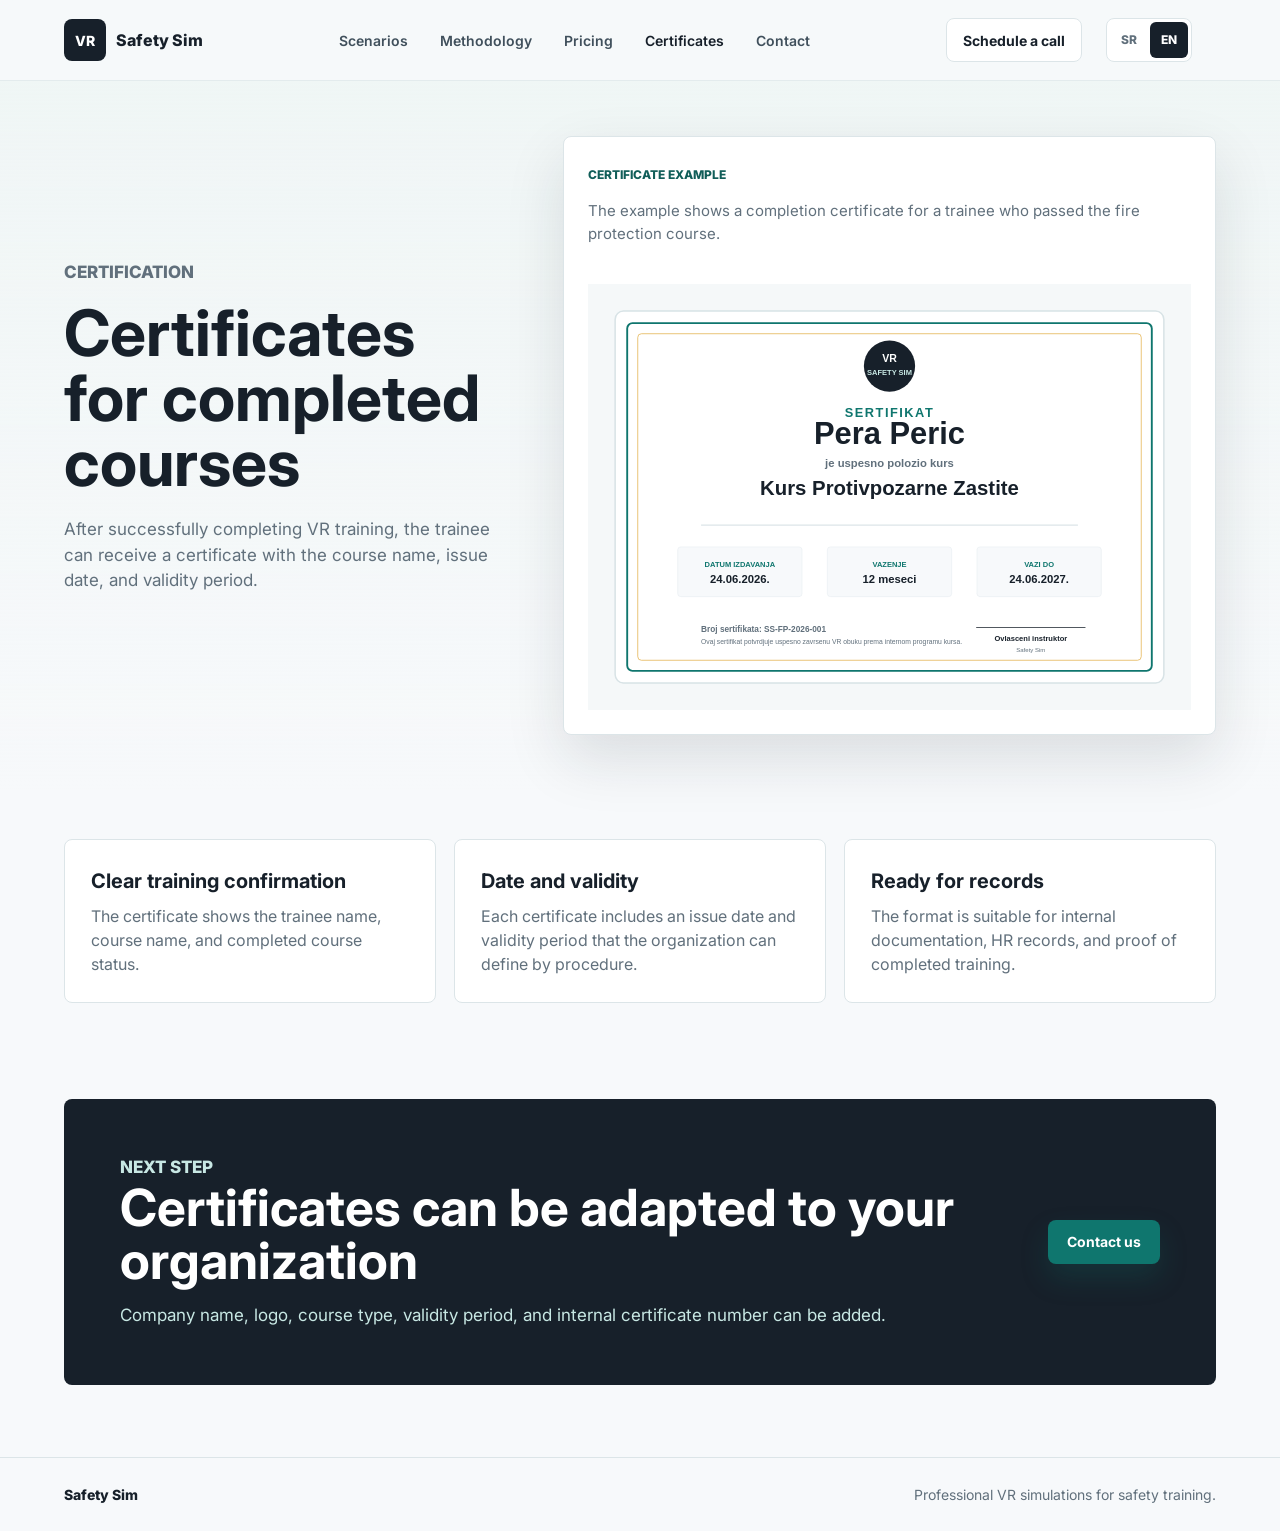
==== certificates.html @ 23474fc8 "Add course certificates page" ====
<!doctype html>
<html lang="sr">
  <head>
    <meta charset="UTF-8" />
    <meta name="viewport" content="width=device-width, initial-scale=1.0" />
    <title>Sertifikati o polozenim VR kursevima</title>
    <meta
      name="description"
      content="Sertifikati za polaznike koji uspesno zavrse VR obuku, sa nazivom kursa, datumom izdavanja i rokom vazenja."
    />
    <link rel="preconnect" href="https://fonts.googleapis.com" />
    <link rel="preconnect" href="https://fonts.gstatic.com" crossorigin />
    <link
      href="https://fonts.googleapis.com/css2?family=Inter:wght@400;500;600;700;800&display=swap"
      rel="stylesheet"
    />
    <link rel="stylesheet" href="styles.css" />
  </head>
  <body data-page="certificates">
    <header class="site-header" data-header>
      <a class="brand" href="index.html#top" aria-label="Pocetak" data-i18n-aria-label="brand.home">
        <span class="brand-mark">VR</span>
        <span class="brand-text">Safety Sim</span>
      </a>

      <nav class="main-nav" aria-label="Glavna navigacija" data-i18n-aria-label="nav.label">
        <a href="index.html#scenariji" data-i18n="nav.scenarios">Scenariji</a>
        <a href="index.html#metodologija" data-i18n="nav.method">Metodologija</a>
        <a href="pricing.html" data-i18n="nav.pricing">Cene</a>
        <a href="certificates.html" aria-current="page" data-i18n="nav.certificates">Sertifikati</a>
        <a href="index.html#kontakt" data-i18n="nav.contact">Kontakt</a>
      </nav>

      <a class="header-action" href="index.html#kontakt" data-i18n="nav.cta">Zakazite razgovor</a>

      <div class="language-switch" aria-label="Izbor jezika" data-i18n-aria-label="language.label">
        <button type="button" data-language-option="sr" aria-pressed="true">SR</button>
        <button type="button" data-language-option="en" aria-pressed="false">EN</button>
      </div>

      <button class="nav-toggle" type="button" aria-label="Otvori navigaciju" data-i18n-aria-label="nav.open" data-nav-toggle>
        <span></span>
        <span></span>
      </button>
    </header>

    <main id="top">
      <section class="certificate-hero" aria-labelledby="certificates-title">
        <div class="certificate-layout">
          <div class="section-heading compact">
            <p class="eyebrow" data-i18n="certificates.eyebrow">Sertifikacija</p>
            <h1 id="certificates-title" data-i18n="certificates.title">Sertifikati o polozenom kursu</h1>
            <p data-i18n="certificates.copy">
              Nakon uspesno zavrsene VR obuke, polaznik moze dobiti sertifikat sa nazivom kursa, datumom izdavanja i duzinom vazenja.
            </p>
          </div>

          <article class="certificate-preview-card">
            <div class="certificate-preview-copy">
              <span class="scenario-kicker" data-i18n="certificates.cardTitle">Primer sertifikata</span>
              <p data-i18n="certificates.cardCopy">
                Primer prikazuje kako izgleda potvrda za polaznika koji je polozio kurs protivpozarne zastite.
              </p>
            </div>
            <img
              class="certificate-image"
              src="assets/certificate-pera-peric.svg"
              alt="Primer sertifikata za Peru Perica"
            />
          </article>
        </div>
      </section>

      <section class="section certificate-features" aria-label="Prednosti sertifikata">
        <div class="benefit-grid">
          <article>
            <h3 data-i18n="certificates.feature1Title">Jasna potvrda obuke</h3>
            <p data-i18n="certificates.feature1Copy">Sertifikat prikazuje ime polaznika, naziv kursa i status polozenog kursa.</p>
          </article>
          <article>
            <h3 data-i18n="certificates.feature2Title">Datum i vazenje</h3>
            <p data-i18n="certificates.feature2Copy">Svaki sertifikat sadrzi datum izdavanja i period vazenja koji organizacija moze definisati po proceduri.</p>
          </article>
          <article>
            <h3 data-i18n="certificates.feature3Title">Spremno za evidenciju</h3>
            <p data-i18n="certificates.feature3Copy">Format je pogodan za internu dokumentaciju, HR evidenciju i dokaz o zavrsenoj obuci.</p>
          </article>
        </div>
      </section>

      <section class="contact-section certificate-cta" aria-labelledby="certificate-cta-title">
        <div>
          <p class="eyebrow" data-i18n="contact.eyebrow">Sledeci korak</p>
          <h2 id="certificate-cta-title" data-i18n="certificates.ctaTitle">Sertifikate mozemo prilagoditi vasoj organizaciji</h2>
          <p data-i18n="certificates.ctaCopy">
            Dodaju se naziv firme, logo, tip kursa, rok vazenja i interni broj sertifikata.
          </p>
        </div>
        <a class="button primary" href="index.html#kontakt" data-i18n="pricing.ctaButton">Kontaktirajte nas</a>
      </section>
    </main>

    <footer class="site-footer">
      <span>Safety Sim</span>
      <span data-i18n="footer.copy">Profesionalne VR simulacije za bezbednosne obuke.</span>
    </footer>

    <script src="script.js"></script>
  </body>
</html>
---- styles.css ----
:root {
  --page: #f7f9fb;
  --surface: #ffffff;
  --surface-soft: #eef5f4;
  --ink: #17202a;
  --muted: #61707c;
  --line: #dce5e8;
  --teal: #0f766e;
  --teal-dark: #115e59;
  --red: #c24132;
  --amber: #b7791f;
  --shadow: 0 24px 60px rgba(23, 32, 42, 0.12);
  --radius: 8px;
}

* {
  box-sizing: border-box;
}

html {
  scroll-behavior: smooth;
}

body {
  margin: 0;
  background: var(--page);
  color: var(--ink);
  font-family: "Inter", Arial, sans-serif;
  line-height: 1.5;
}

img {
  display: block;
  max-width: 100%;
}

a {
  color: inherit;
  text-decoration: none;
}

.site-header {
  position: fixed;
  inset: 0 0 auto;
  z-index: 20;
  display: grid;
  grid-template-columns: auto 1fr auto auto auto;
  align-items: center;
  gap: 24px;
  padding: 18px clamp(20px, 5vw, 64px);
  background: rgba(247, 249, 251, 0.84);
  border-bottom: 1px solid rgba(220, 229, 232, 0.72);
  backdrop-filter: blur(18px);
  transition: box-shadow 180ms ease, background 180ms ease;
}

.site-header.is-scrolled {
  background: rgba(255, 255, 255, 0.94);
  box-shadow: 0 12px 32px rgba(23, 32, 42, 0.08);
}

.brand {
  display: inline-flex;
  align-items: center;
  gap: 10px;
  font-weight: 800;
  letter-spacing: 0;
}

.brand-mark {
  display: grid;
  width: 42px;
  height: 42px;
  place-items: center;
  border-radius: var(--radius);
  background: var(--ink);
  color: #fff;
  font-size: 14px;
}

.brand-text {
  font-size: 16px;
}

.main-nav {
  justify-self: center;
  display: flex;
  align-items: center;
  gap: 8px;
}

.main-nav a {
  padding: 10px 12px;
  color: #40505c;
  font-size: 14px;
  font-weight: 600;
}

.main-nav a:hover {
  color: var(--teal-dark);
}

.main-nav a[aria-current="page"] {
  color: var(--ink);
}

.header-action,
.button {
  display: inline-flex;
  min-height: 44px;
  align-items: center;
  justify-content: center;
  border-radius: var(--radius);
  font-size: 14px;
  font-weight: 700;
}

.header-action {
  padding: 0 16px;
  border: 1px solid var(--line);
  background: var(--surface);
  color: var(--ink);
}

.language-switch {
  display: inline-grid;
  grid-template-columns: repeat(2, 1fr);
  gap: 2px;
  padding: 3px;
  border: 1px solid var(--line);
  border-radius: var(--radius);
  background: var(--surface);
}

.language-switch button {
  min-width: 38px;
  height: 36px;
  border: 0;
  border-radius: 6px;
  background: transparent;
  color: var(--muted);
  cursor: pointer;
  font: inherit;
  font-size: 12px;
  font-weight: 800;
}

.language-switch button[aria-pressed="true"] {
  background: var(--ink);
  color: #fff;
}

.button {
  padding: 0 18px;
  border: 1px solid transparent;
}

.button.primary {
  background: var(--teal);
  color: #fff;
  box-shadow: 0 14px 28px rgba(15, 118, 110, 0.22);
}

.button.primary:hover {
  background: var(--teal-dark);
}

.button.secondary {
  background: rgba(255, 255, 255, 0.9);
  border-color: rgba(23, 32, 42, 0.14);
  color: var(--ink);
}

.nav-toggle {
  display: none;
  width: 44px;
  height: 44px;
  place-items: center;
  border: 1px solid var(--line);
  border-radius: var(--radius);
  background: var(--surface);
}

.nav-toggle span {
  display: block;
  width: 18px;
  height: 2px;
  background: var(--ink);
}

.hero {
  position: relative;
  min-height: 86vh;
  display: grid;
  align-items: center;
  overflow: hidden;
  padding: 120px clamp(20px, 5vw, 64px) 88px;
  background: #f6faf9;
}

.hero-media,
.hero-overlay {
  position: absolute;
  inset: 0;
}

.hero-media {
  background-image: url("assets/hero-vr-training.png");
  background-size: cover;
  background-position: center right;
  transform: scale(1.01);
}

.hero-overlay {
  background:
    linear-gradient(90deg, rgba(247, 249, 251, 0.98) 0%, rgba(247, 249, 251, 0.88) 34%, rgba(247, 249, 251, 0.26) 69%, rgba(247, 249, 251, 0.08) 100%),
    linear-gradient(0deg, rgba(247, 249, 251, 0.9) 0%, rgba(247, 249, 251, 0) 28%);
}

.hero-content {
  position: relative;
  z-index: 1;
  width: min(720px, 100%);
}

.eyebrow {
  margin: 0 0 14px;
  color: var(--teal-dark);
  font-size: 12px;
  font-weight: 800;
  letter-spacing: 0;
  text-transform: uppercase;
}

h1,
h2,
h3,
p {
  margin-top: 0;
}

h1 {
  max-width: 680px;
  margin-bottom: 22px;
  font-size: clamp(44px, 7vw, 84px);
  line-height: 0.98;
  letter-spacing: 0;
}

.hero-copy {
  max-width: 560px;
  margin-bottom: 32px;
  color: #364653;
  font-size: clamp(18px, 2vw, 22px);
}

.hero-actions {
  display: flex;
  flex-wrap: wrap;
  gap: 12px;
}

.intro-band {
  margin-top: -40px;
  position: relative;
  z-index: 2;
  padding: 0 clamp(20px, 5vw, 64px);
}

.intro-grid {
  display: grid;
  grid-template-columns: repeat(3, minmax(0, 1fr));
  gap: 1px;
  overflow: hidden;
  border: 1px solid var(--line);
  border-radius: var(--radius);
  background: var(--line);
  box-shadow: var(--shadow);
}

.intro-grid > div {
  min-height: 132px;
  padding: 28px;
  background: var(--surface);
}

.metric {
  display: block;
  margin-bottom: 8px;
  font-size: 34px;
  font-weight: 800;
  line-height: 1;
}

.metric-label {
  color: var(--muted);
  font-size: 14px;
  font-weight: 600;
}

.section {
  padding: 96px clamp(20px, 5vw, 64px);
}

.section-heading {
  width: min(760px, 100%);
  margin-bottom: 36px;
}

.section-heading.compact {
  margin-bottom: 0;
}

.section-heading h2,
.contact-section h2 {
  margin-bottom: 16px;
  font-size: clamp(32px, 4vw, 54px);
  line-height: 1.04;
  letter-spacing: 0;
}

.section-heading p,
.contact-section p {
  color: var(--muted);
  font-size: 17px;
}

.scenario-grid {
  display: grid;
  grid-template-columns: repeat(2, minmax(0, 1fr));
  gap: 22px;
}

.scenario-card {
  overflow: hidden;
  border: 1px solid var(--line);
  border-radius: var(--radius);
  background: var(--surface);
  box-shadow: 0 18px 50px rgba(23, 32, 42, 0.08);
}

.scenario-image {
  aspect-ratio: 16 / 9;
  width: 100%;
  object-fit: cover;
}

.scenario-body {
  padding: 26px;
}

.scenario-kicker {
  display: inline-flex;
  margin-bottom: 16px;
  color: var(--teal-dark);
  font-size: 12px;
  font-weight: 800;
  text-transform: uppercase;
}

.scenario-card h3 {
  margin-bottom: 12px;
  font-size: 26px;
  line-height: 1.16;
}

.scenario-card p {
  color: var(--muted);
}

.scenario-list {
  display: grid;
  gap: 10px;
  margin: 22px 0 0;
  padding: 0;
  list-style: none;
}

.scenario-list li {
  position: relative;
  padding-left: 24px;
  color: #31414f;
  font-size: 14px;
  font-weight: 600;
}

.scenario-list li::before {
  position: absolute;
  left: 0;
  top: 7px;
  width: 9px;
  height: 9px;
  border-radius: 50%;
  background: var(--teal);
  content: "";
}

.scenario-card.is-warning .scenario-list li::before {
  background: var(--red);
}

.scenario-card.is-lab .scenario-list li::before {
  background: var(--amber);
}

.scenario-card.is-chemical .scenario-list li::before {
  background: #2563eb;
}

.scenario-card.is-construction .scenario-list li::before {
  background: #16a34a;
}

.scenario-card.is-electronic .scenario-list li::before {
  background: #7c3aed;
}

.scenario-card.is-biomedical .scenario-list li::before {
  background: #dc2626;
}

.light-section {
  background: var(--surface);
  border-block: 1px solid var(--line);
}

.method-layout {
  display: grid;
  grid-template-columns: minmax(0, 0.8fr) minmax(0, 1.2fr);
  gap: clamp(32px, 6vw, 88px);
  align-items: start;
}

.steps {
  display: grid;
  gap: 14px;
}

.steps article,
.benefit-grid article {
  border: 1px solid var(--line);
  border-radius: var(--radius);
  background: var(--surface);
}

.steps article {
  display: grid;
  grid-template-columns: 72px 1fr;
  gap: 18px;
  padding: 24px;
}

.steps span {
  display: grid;
  width: 50px;
  height: 50px;
  place-items: center;
  border-radius: var(--radius);
  background: var(--surface-soft);
  color: var(--teal-dark);
  font-weight: 800;
}

.steps h3,
.benefit-grid h3 {
  margin-bottom: 8px;
  font-size: 20px;
}

.steps p,
.benefit-grid p {
  margin-bottom: 0;
  color: var(--muted);
}

.benefit-grid {
  display: grid;
  grid-template-columns: repeat(3, minmax(0, 1fr));
  gap: 18px;
}

.benefit-grid article {
  padding: 26px;
}

.pricing-hero {
  padding: 136px clamp(20px, 5vw, 64px) 44px;
  background:
    linear-gradient(180deg, rgba(238, 245, 244, 0.9), rgba(247, 249, 251, 0)),
    var(--page);
}

.pricing-hero-layout {
  display: grid;
  grid-template-columns: minmax(0, 1.1fr) minmax(360px, 0.9fr);
  gap: clamp(28px, 5vw, 72px);
  align-items: end;
}

.pricing-hero .section-heading {
  width: min(760px, 100%);
  margin-bottom: 0;
}

.pricing-hero h1 {
  max-width: 760px;
  font-size: clamp(40px, 5vw, 66px);
  line-height: 1.02;
}

.pricing-rate {
  display: grid;
  grid-template-columns: repeat(2, minmax(0, 1fr));
  gap: 1px;
  width: 100%;
  overflow: hidden;
  border: 1px solid var(--line);
  border-radius: var(--radius);
  background: var(--line);
  box-shadow: var(--shadow);
}

.pricing-rate > div {
  display: grid;
  gap: 8px;
  padding: 24px;
  background: var(--surface);
}

.pricing-rate span {
  color: var(--teal-dark);
  font-size: 12px;
  font-weight: 800;
  text-transform: uppercase;
}

.pricing-rate strong {
  font-size: clamp(34px, 4vw, 48px);
  line-height: 1;
}

.pricing-rate small,
.pricing-note {
  color: var(--muted);
  font-size: 14px;
  font-weight: 600;
}

.pricing-note {
  margin: 14px 0 0;
}

.pricing-section {
  padding-top: 48px;
}

.pricing-grid {
  display: grid;
  grid-template-columns: repeat(3, minmax(0, 1fr));
  gap: 20px;
}

.pricing-card {
  display: grid;
  align-content: start;
  min-height: 410px;
  padding: 26px;
  border: 1px solid var(--line);
  border-radius: var(--radius);
  background: var(--surface);
  box-shadow: 0 18px 50px rgba(23, 32, 42, 0.08);
}

.pricing-card.featured {
  border-color: rgba(15, 118, 110, 0.34);
  box-shadow: 0 24px 64px rgba(15, 118, 110, 0.16);
}

.pricing-card h2 {
  margin-bottom: 18px;
  font-size: 28px;
  line-height: 1.08;
}

.price-lines {
  display: grid;
  gap: 8px;
  margin-bottom: 20px;
  padding: 18px;
  border-radius: var(--radius);
  background: #f5f8f9;
  border: 1px solid var(--line);
}

.price-lines strong {
  font-size: 20px;
}

.price-lines span {
  color: var(--muted);
  font-weight: 700;
}

.included-list {
  display: grid;
  gap: 12px;
}

.included-list article {
  padding: 22px;
  border: 1px solid var(--line);
  border-radius: var(--radius);
  background: var(--surface);
}

.pricing-cta {
  margin-top: 72px;
}

.certificate-hero {
  padding: 136px clamp(20px, 5vw, 64px) 56px;
  background:
    linear-gradient(180deg, rgba(238, 245, 244, 0.9), rgba(247, 249, 251, 0)),
    var(--page);
}

.certificate-layout {
  display: grid;
  grid-template-columns: minmax(0, 0.8fr) minmax(420px, 1.2fr);
  gap: clamp(28px, 5vw, 72px);
  align-items: center;
}

.certificate-hero h1 {
  max-width: 720px;
  font-size: clamp(40px, 5vw, 66px);
  line-height: 1.02;
}

.certificate-preview-card {
  overflow: hidden;
  border: 1px solid var(--line);
  border-radius: var(--radius);
  background: var(--surface);
  box-shadow: var(--shadow);
}

.certificate-preview-copy {
  padding: 24px 24px 0;
}

.certificate-preview-copy p {
  color: var(--muted);
  font-size: 15px;
}

.certificate-image {
  width: 100%;
  padding: 24px;
}

.certificate-features {
  padding-top: 48px;
}

.certificate-cta {
  margin-top: 0;
}

.included-list h3 {
  margin: 0;
  font-size: 18px;
  line-height: 1.28;
}

.pricing-contact {
  margin-top: 18px;
}

.contact-section {
  display: grid;
  grid-template-columns: minmax(0, 1fr) auto;
  gap: 32px;
  align-items: center;
  margin: 0 clamp(20px, 5vw, 64px) 72px;
  padding: clamp(28px, 5vw, 56px);
  border-radius: var(--radius);
  background: var(--ink);
  color: #fff;
}

.contact-section .eyebrow,
.contact-section p {
  color: #c8e8e4;
}

.contact-section p {
  max-width: 780px;
  margin-bottom: 0;
}

.site-footer {
  display: flex;
  justify-content: space-between;
  gap: 20px;
  padding: 26px clamp(20px, 5vw, 64px);
  border-top: 1px solid var(--line);
  color: var(--muted);
  font-size: 14px;
}

.site-footer span:first-child {
  color: var(--ink);
  font-weight: 800;
}

@media (max-width: 1080px) {
  .site-header {
    grid-template-columns: auto 1fr auto auto;
  }

  .main-nav,
  .header-action {
    display: none;
  }

  .nav-toggle {
    justify-self: end;
    display: grid;
    gap: 4px;
  }

  .site-header.is-open .main-nav {
    position: absolute;
    inset: 72px 20px auto;
    display: grid;
    justify-self: stretch;
    gap: 4px;
    padding: 10px;
    border: 1px solid var(--line);
    border-radius: var(--radius);
    background: var(--surface);
    box-shadow: var(--shadow);
  }

  .site-header.is-open .main-nav a {
    padding: 14px;
  }
}

@media (max-width: 900px) {
  .site-header {
    grid-template-columns: auto 1fr auto auto;
  }

  .main-nav,
  .header-action {
    display: none;
  }

  .nav-toggle {
    justify-self: end;
    display: grid;
    gap: 4px;
  }

  .site-header.is-open .main-nav {
    position: absolute;
    inset: 72px 20px auto;
    display: grid;
    justify-self: stretch;
    gap: 4px;
    padding: 10px;
    border: 1px solid var(--line);
    border-radius: var(--radius);
    background: var(--surface);
    box-shadow: var(--shadow);
  }

  .site-header.is-open .main-nav a {
    padding: 14px;
  }

  .hero {
    min-height: 82vh;
    padding-top: 112px;
  }

  .hero-media {
    background-position: 62% center;
  }

  .hero-overlay {
    background:
      linear-gradient(90deg, rgba(247, 249, 251, 0.98) 0%, rgba(247, 249, 251, 0.88) 48%, rgba(247, 249, 251, 0.34) 100%),
      linear-gradient(0deg, rgba(247, 249, 251, 0.95) 0%, rgba(247, 249, 251, 0.1) 40%);
  }

  .intro-grid,
  .scenario-grid,
  .method-layout,
  .benefit-grid,
  .pricing-hero-layout,
  .certificate-layout,
  .pricing-rate,
  .pricing-grid,
  .contact-section {
    grid-template-columns: 1fr;
  }

  .contact-section .button {
    width: 100%;
  }
}

@media (max-width: 560px) {
  .site-header {
    padding-inline: 16px;
  }

  .brand-text {
    display: none;
  }

  h1 {
    font-size: 42px;
  }

  .hero {
    padding-inline: 18px;
    padding-bottom: 76px;
  }

  .pricing-hero {
    padding: 112px 18px 28px;
  }

  .certificate-hero {
    padding: 112px 18px 40px;
  }

  .pricing-hero h1 {
    font-size: 40px;
  }

  .certificate-hero h1 {
    font-size: 40px;
  }

  .pricing-rate > div {
    padding: 20px;
  }

  .section {
    padding: 72px 18px;
  }

  .intro-band,
  .contact-section,
  .site-footer {
    margin-inline: 18px;
    padding-inline: 18px;
  }

  .intro-grid > div,
  .scenario-body,
  .pricing-card,
  .certificate-image,
  .benefit-grid article {
    padding: 22px;
  }

  .steps article {
    grid-template-columns: 1fr;
  }

  .site-footer {
    display: grid;
    margin-inline: 0;
  }
}
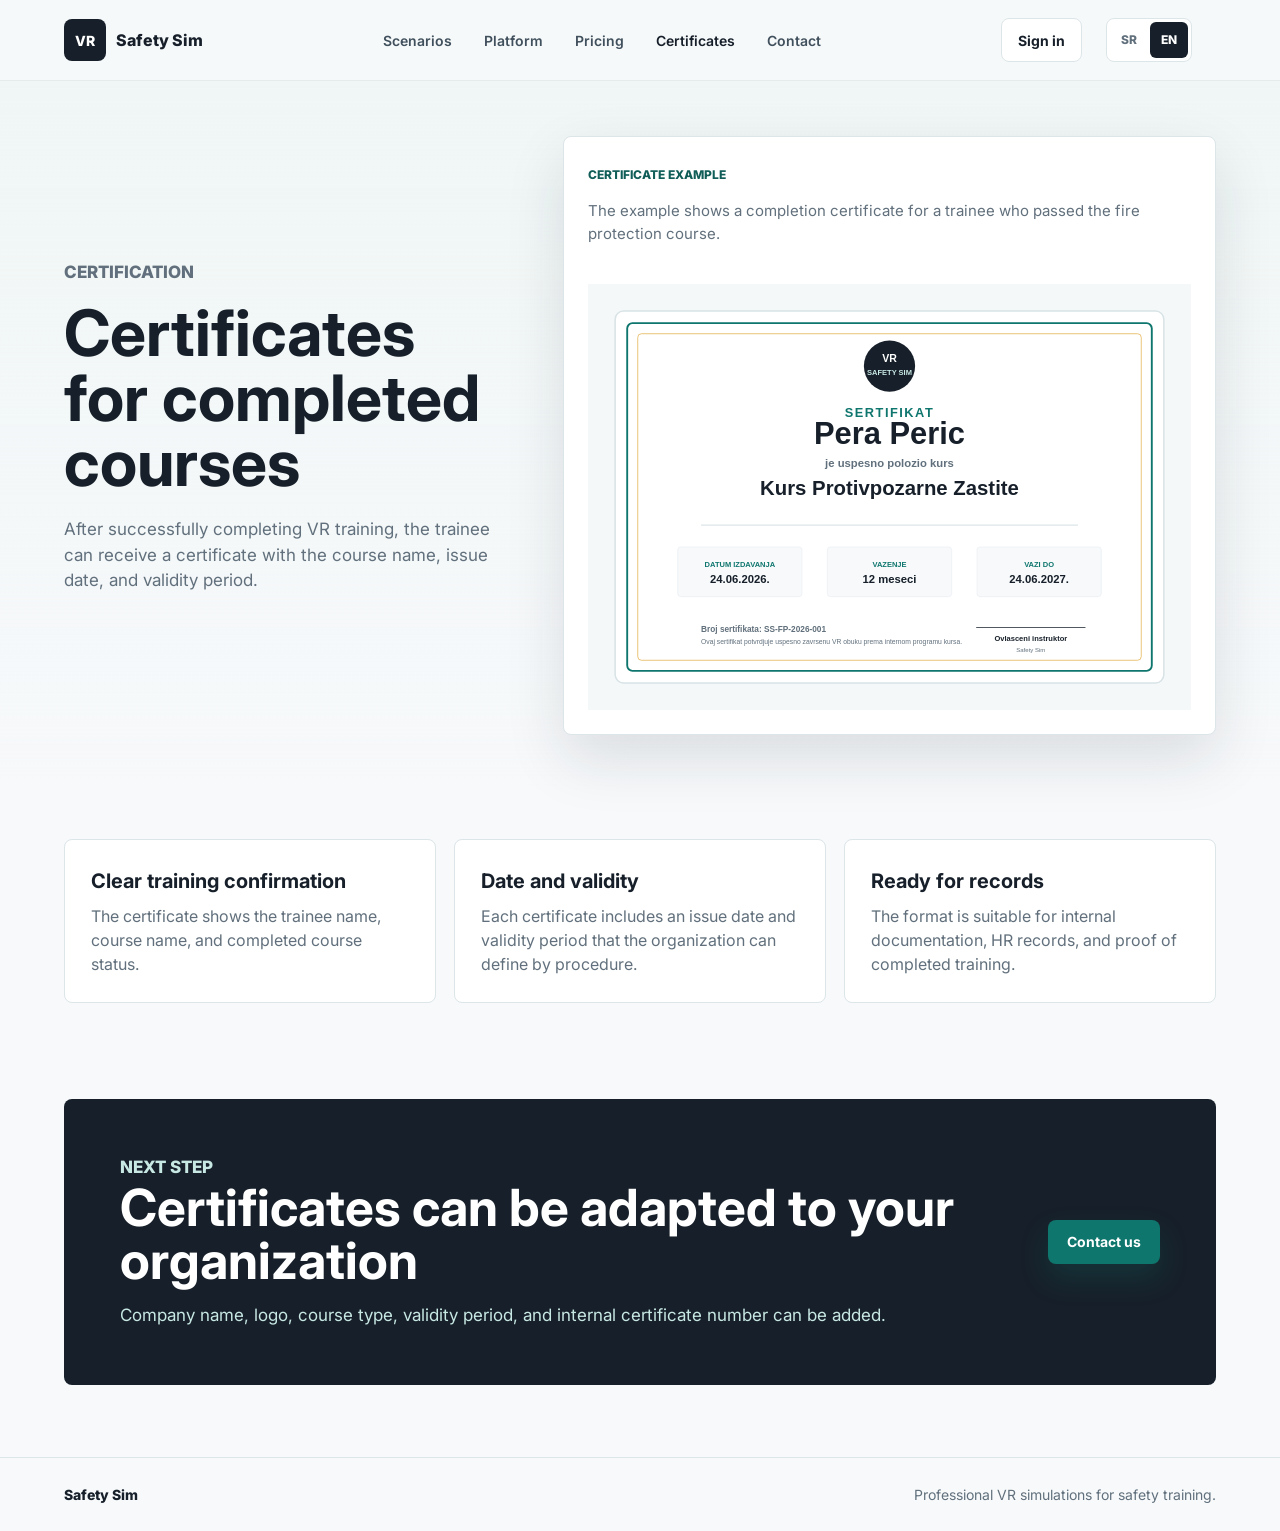
==== commit a9117b97: "Add frontend platform pages" ====
--- a/certificates.html
+++ b/certificates.html
@@ -25,13 +25,13 @@
 
       <nav class="main-nav" aria-label="Glavna navigacija" data-i18n-aria-label="nav.label">
         <a href="index.html#scenariji" data-i18n="nav.scenarios">Scenariji</a>
-        <a href="index.html#metodologija" data-i18n="nav.method">Metodologija</a>
+        <a href="platform.html" data-i18n="nav.platform">Platforma</a>
         <a href="pricing.html" data-i18n="nav.pricing">Cene</a>
         <a href="certificates.html" aria-current="page" data-i18n="nav.certificates">Sertifikati</a>
         <a href="index.html#kontakt" data-i18n="nav.contact">Kontakt</a>
       </nav>
 
-      <a class="header-action" href="index.html#kontakt" data-i18n="nav.cta">Zakazite razgovor</a>
+      <a class="header-action" href="login.html" data-i18n="nav.login">Prijava</a>
 
       <div class="language-switch" aria-label="Izbor jezika" data-i18n-aria-label="language.label">
         <button type="button" data-language-option="sr" aria-pressed="true">SR</button>
--- a/styles.css
+++ b/styles.css
@@ -667,6 +667,319 @@
   margin-top: 0;
 }
 
+.app-hero,
+.platform-shell {
+  padding: 136px clamp(20px, 5vw, 64px) 72px;
+  background:
+    linear-gradient(180deg, rgba(238, 245, 244, 0.9), rgba(247, 249, 251, 0)),
+    var(--page);
+}
+
+.app-hero {
+  display: grid;
+  grid-template-columns: minmax(0, 0.9fr) minmax(420px, 0.85fr);
+  gap: clamp(28px, 5vw, 72px);
+  align-items: start;
+}
+
+.app-hero-copy h1,
+.platform-topbar h1 {
+  max-width: 780px;
+  font-size: clamp(40px, 5vw, 66px);
+  line-height: 1.02;
+}
+
+.app-hero-copy p,
+.platform-topbar p {
+  max-width: 640px;
+  color: var(--muted);
+  font-size: 17px;
+}
+
+.auth-panel,
+.dashboard-panel {
+  border: 1px solid var(--line);
+  border-radius: var(--radius);
+  background: var(--surface);
+  box-shadow: 0 18px 50px rgba(23, 32, 42, 0.08);
+}
+
+.auth-panel {
+  padding: 24px;
+}
+
+.auth-tabs {
+  display: grid;
+  grid-template-columns: repeat(2, minmax(0, 1fr));
+  gap: 4px;
+  margin-bottom: 22px;
+  padding: 4px;
+  border: 1px solid var(--line);
+  border-radius: var(--radius);
+  background: #f5f8f9;
+}
+
+.auth-tabs button {
+  min-height: 42px;
+  border: 0;
+  border-radius: 6px;
+  background: transparent;
+  color: var(--muted);
+  cursor: pointer;
+  font: inherit;
+  font-size: 14px;
+  font-weight: 800;
+}
+
+.auth-tabs button[aria-selected="true"] {
+  background: var(--surface);
+  color: var(--ink);
+  box-shadow: 0 8px 20px rgba(23, 32, 42, 0.08);
+}
+
+.auth-form {
+  display: none;
+  gap: 16px;
+}
+
+.auth-form.is-active {
+  display: grid;
+}
+
+.auth-form label {
+  display: grid;
+  gap: 8px;
+  color: #31414f;
+  font-size: 14px;
+  font-weight: 800;
+}
+
+.auth-form input {
+  width: 100%;
+  min-height: 46px;
+  border: 1px solid var(--line);
+  border-radius: var(--radius);
+  background: #fbfdfe;
+  color: var(--ink);
+  font: inherit;
+  padding: 0 14px;
+}
+
+.auth-form input:focus {
+  border-color: rgba(15, 118, 110, 0.6);
+  outline: 3px solid rgba(15, 118, 110, 0.12);
+}
+
+.form-grid,
+.auth-support-grid {
+  display: grid;
+  grid-template-columns: repeat(2, minmax(0, 1fr));
+  gap: 16px;
+}
+
+.auth-support-grid article {
+  border: 1px solid var(--line);
+  border-radius: var(--radius);
+  background: var(--surface);
+  padding: 28px;
+}
+
+.auth-support-grid h2 {
+  margin-bottom: 12px;
+  font-size: 28px;
+  line-height: 1.12;
+}
+
+.auth-support-grid p {
+  margin-bottom: 0;
+  color: var(--muted);
+}
+
+.platform-topbar {
+  display: grid;
+  grid-template-columns: minmax(0, 1fr) auto;
+  gap: 24px;
+  align-items: end;
+  margin-bottom: 28px;
+}
+
+.dashboard-metrics {
+  display: grid;
+  grid-template-columns: repeat(4, minmax(0, 1fr));
+  gap: 1px;
+  overflow: hidden;
+  margin-bottom: 22px;
+  border: 1px solid var(--line);
+  border-radius: var(--radius);
+  background: var(--line);
+  box-shadow: var(--shadow);
+}
+
+.dashboard-metrics article {
+  display: grid;
+  gap: 8px;
+  min-height: 118px;
+  padding: 22px;
+  background: var(--surface);
+}
+
+.dashboard-metrics span {
+  color: var(--muted);
+  font-size: 13px;
+  font-weight: 800;
+  text-transform: uppercase;
+}
+
+.dashboard-metrics strong {
+  font-size: 34px;
+  line-height: 1;
+}
+
+.dashboard-grid {
+  display: grid;
+  grid-template-columns: minmax(0, 1.4fr) minmax(320px, 0.6fr);
+  gap: 22px;
+  margin-bottom: 22px;
+}
+
+.dashboard-panel {
+  padding: 24px;
+}
+
+.large-panel {
+  min-height: 520px;
+}
+
+.panel-heading {
+  display: flex;
+  justify-content: space-between;
+  gap: 18px;
+  align-items: start;
+  margin-bottom: 20px;
+}
+
+.panel-heading h2 {
+  margin-bottom: 0;
+  font-size: 26px;
+  line-height: 1.12;
+}
+
+.panel-heading a {
+  color: var(--teal-dark);
+  font-size: 14px;
+  font-weight: 800;
+}
+
+.course-list,
+.worker-list {
+  display: grid;
+  gap: 12px;
+}
+
+.course-item {
+  display: grid;
+  grid-template-columns: 76px 1fr auto;
+  gap: 16px;
+  align-items: center;
+  padding: 14px;
+  border: 1px solid var(--line);
+  border-radius: var(--radius);
+  background: #fbfdfe;
+}
+
+.course-item img {
+  width: 76px;
+  aspect-ratio: 1;
+  border-radius: var(--radius);
+  object-fit: cover;
+}
+
+.course-item h3,
+.worker-item h3 {
+  margin-bottom: 4px;
+  font-size: 17px;
+  line-height: 1.2;
+}
+
+.course-item p,
+.worker-item p {
+  margin-bottom: 0;
+  color: var(--muted);
+  font-size: 14px;
+}
+
+.status-pill {
+  display: inline-flex;
+  min-width: 104px;
+  min-height: 34px;
+  align-items: center;
+  justify-content: center;
+  border-radius: var(--radius);
+  background: var(--surface-soft);
+  color: var(--teal-dark);
+  font-size: 12px;
+  font-weight: 800;
+  text-transform: uppercase;
+}
+
+.worker-item {
+  display: grid;
+  gap: 6px;
+  padding: 16px;
+  border: 1px solid var(--line);
+  border-radius: var(--radius);
+  background: #fbfdfe;
+}
+
+.worker-progress {
+  overflow: hidden;
+  height: 8px;
+  border-radius: 999px;
+  background: #e4ecef;
+}
+
+.worker-progress span {
+  display: block;
+  height: 100%;
+  border-radius: inherit;
+  background: var(--teal);
+}
+
+.certificate-log {
+  box-shadow: none;
+}
+
+.records-table {
+  display: grid;
+  gap: 1px;
+  overflow: hidden;
+  border: 1px solid var(--line);
+  border-radius: var(--radius);
+  background: var(--line);
+}
+
+.records-head,
+.record-row {
+  display: grid;
+  grid-template-columns: 1fr 1.2fr 0.7fr 0.7fr;
+  gap: 16px;
+  padding: 14px 16px;
+  background: var(--surface);
+}
+
+.records-head {
+  color: var(--muted);
+  font-size: 12px;
+  font-weight: 800;
+  text-transform: uppercase;
+}
+
+.record-row {
+  color: #31414f;
+  font-size: 14px;
+  font-weight: 700;
+}
+
 .included-list h3 {
   margin: 0;
   font-size: 18px;
@@ -802,6 +1115,11 @@
   .benefit-grid,
   .pricing-hero-layout,
   .certificate-layout,
+  .app-hero,
+  .auth-support-grid,
+  .platform-topbar,
+  .dashboard-metrics,
+  .dashboard-grid,
   .pricing-rate,
   .pricing-grid,
   .contact-section {
@@ -837,6 +1155,11 @@
 
   .certificate-hero {
     padding: 112px 18px 40px;
+  }
+
+  .app-hero,
+  .platform-shell {
+    padding: 112px 18px 48px;
   }
 
   .pricing-hero h1 {
@@ -866,8 +1189,32 @@
   .scenario-body,
   .pricing-card,
   .certificate-image,
+  .auth-panel,
+  .dashboard-panel,
   .benefit-grid article {
     padding: 22px;
+  }
+
+  .course-item {
+    grid-template-columns: 60px 1fr;
+  }
+
+  .course-item img {
+    width: 60px;
+  }
+
+  .course-item .status-pill {
+    grid-column: 1 / -1;
+    width: 100%;
+  }
+
+  .records-head {
+    display: none;
+  }
+
+  .record-row {
+    grid-template-columns: 1fr;
+    gap: 6px;
   }
 
   .steps article {
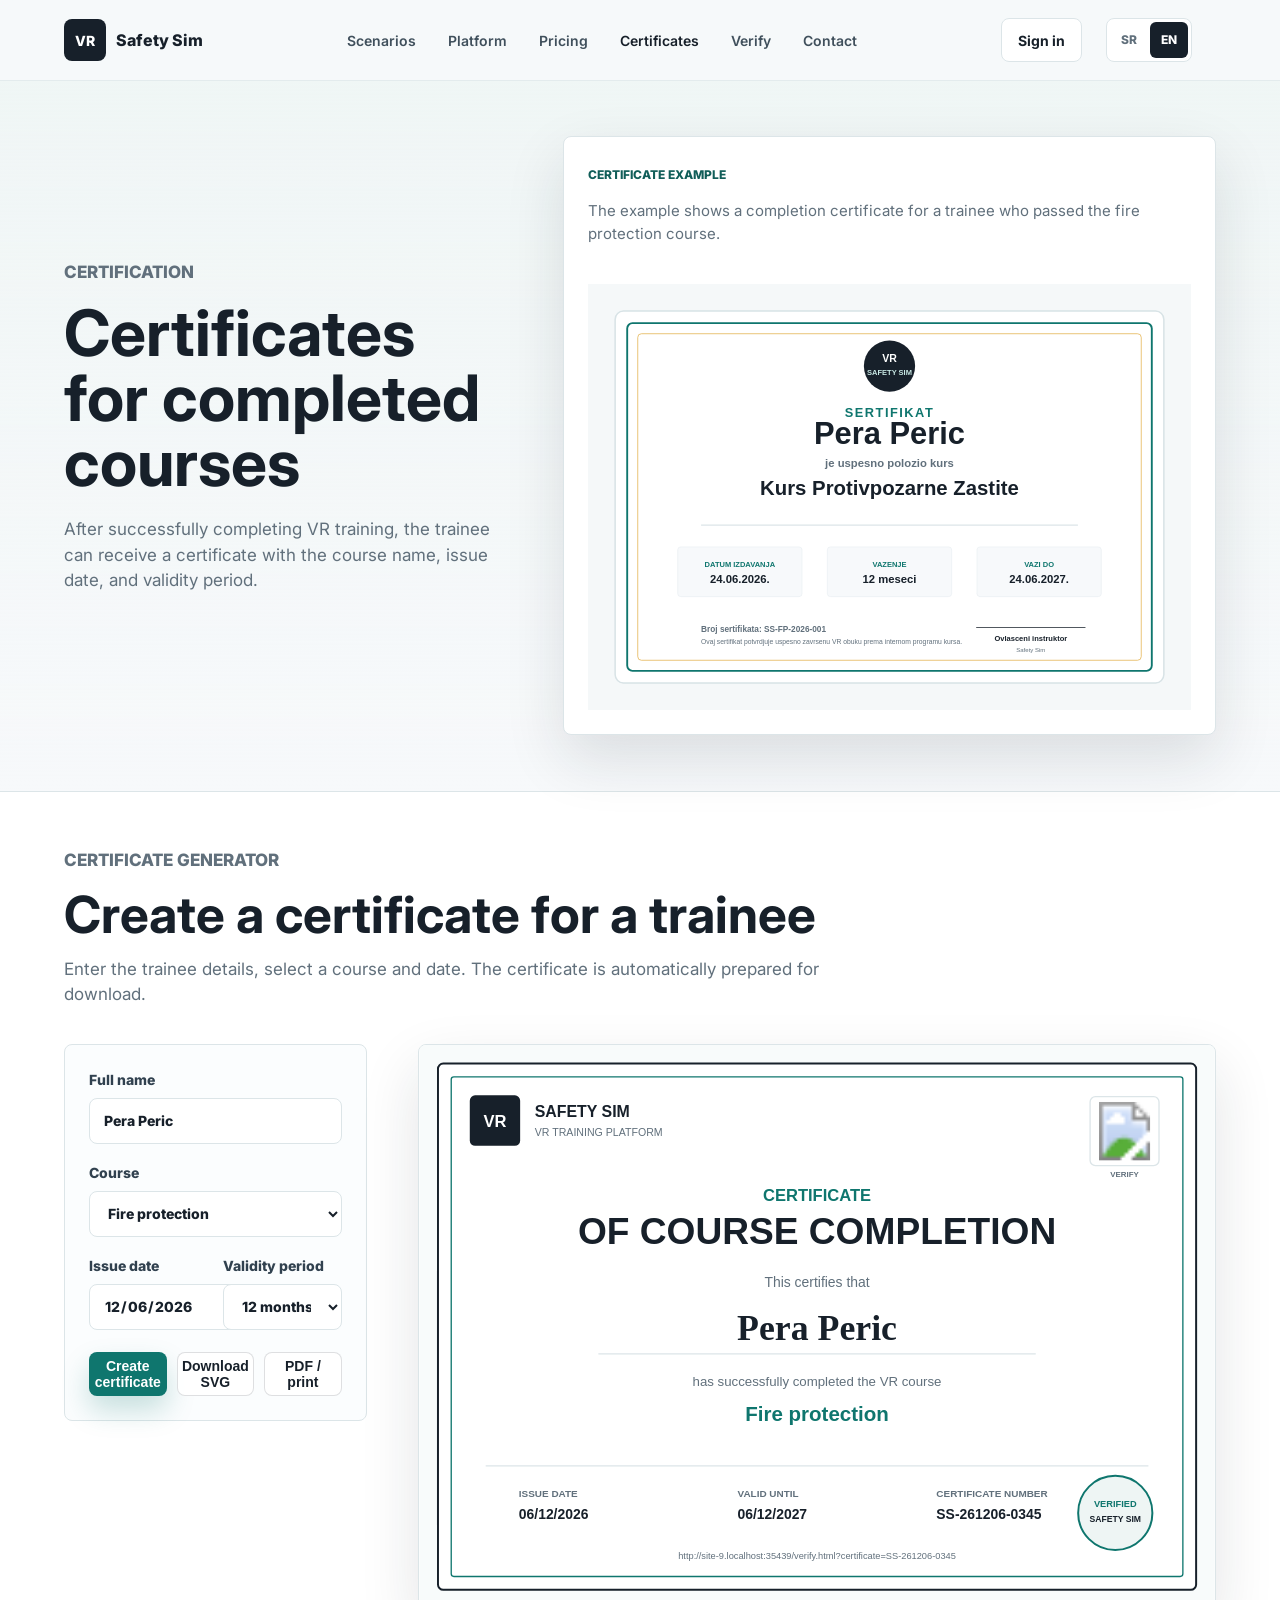
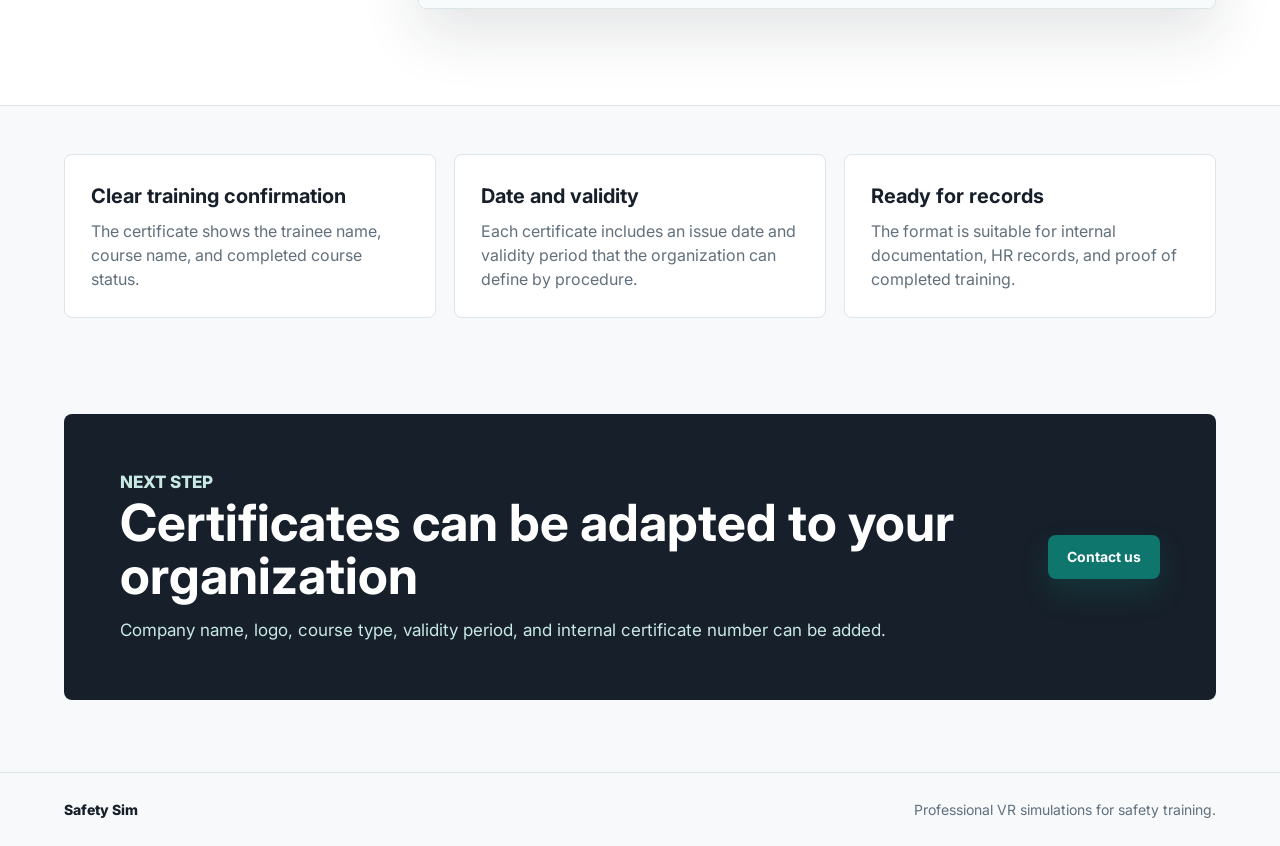
==== commit ae96c199: "Add training management workflows" ====
--- a/certificates.html
+++ b/certificates.html
@@ -28,6 +28,7 @@
         <a href="platform.html" data-i18n="nav.platform">Platforma</a>
         <a href="pricing.html" data-i18n="nav.pricing">Cene</a>
         <a href="certificates.html" aria-current="page" data-i18n="nav.certificates">Sertifikati</a>
+        <a href="verify.html" data-i18n="nav.verify">Provera</a>
         <a href="index.html#kontakt" data-i18n="nav.contact">Kontakt</a>
       </nav>
 
@@ -71,6 +72,111 @@
         </div>
       </section>
 
+      <section class="section certificate-generator" aria-labelledby="generator-title">
+        <div class="section-heading">
+          <p class="eyebrow" data-i18n="certificates.generatorEyebrow">Generator diplome</p>
+          <h2 id="generator-title" data-i18n="certificates.generatorTitle">Napravite diplomu za polaznika</h2>
+          <p data-i18n="certificates.generatorCopy">
+            Unesite podatke polaznika, izaberite kurs i datum. Diploma se automatski priprema za preuzimanje.
+          </p>
+        </div>
+
+        <div class="certificate-generator-layout">
+          <form class="certificate-form" data-certificate-form>
+            <label>
+              <span data-i18n="certificates.fullNameLabel">Ime i prezime</span>
+              <input
+                type="text"
+                name="fullName"
+                value="Pera Peric"
+                autocomplete="name"
+                required
+                data-certificate-name
+              />
+            </label>
+
+            <label>
+              <span data-i18n="certificates.courseLabel">Kurs</span>
+              <select name="course" data-certificate-course>
+                <option value="fire-protection" data-course-option="fire-protection">Protivpozarna zastita</option>
+                <option value="radioactive-materials" data-course-option="radioactive-materials">Upravljanje radioaktivnim materijalima</option>
+                <option value="chemical-waste" data-course-option="chemical-waste">Upravljanje hemijskim otpadom</option>
+                <option value="construction-waste" data-course-option="construction-waste">Upravljanje gradjevinskim otpadom</option>
+                <option value="electronic-waste" data-course-option="electronic-waste">Upravljanje elektronskim otpadom</option>
+                <option value="biomedical-waste" data-course-option="biomedical-waste">Upravljanje biomedicinskim otpadom</option>
+              </select>
+            </label>
+
+            <div class="form-grid">
+              <label>
+                <span data-i18n="certificates.issueDateLabel">Datum izdavanja</span>
+                <input type="date" name="issueDate" required data-certificate-date />
+              </label>
+              <label>
+                <span data-i18n="certificates.validityLabel">Period vazenja</span>
+                <select name="validityMonths" data-certificate-validity>
+                  <option value="12" data-i18n="certificates.validity12">12 meseci</option>
+                  <option value="24" data-i18n="certificates.validity24">24 meseca</option>
+                  <option value="36" data-i18n="certificates.validity36">36 meseci</option>
+                </select>
+              </label>
+            </div>
+
+            <div class="certificate-form-actions">
+              <button class="button primary" type="submit" data-i18n="certificates.generateButton">Kreiraj diplomu</button>
+              <button class="button secondary" type="button" data-certificate-download data-i18n="certificates.downloadButton">
+                Preuzmi SVG
+              </button>
+              <button class="button secondary" type="button" data-certificate-print data-i18n="certificates.printButton">
+                PDF / stampanje
+              </button>
+            </div>
+          </form>
+
+          <div class="generated-certificate-frame" aria-live="polite">
+            <svg
+              class="generated-certificate"
+              data-generated-certificate
+              viewBox="0 0 1200 850"
+              role="img"
+              aria-labelledby="generated-certificate-title generated-certificate-description"
+              xmlns="http://www.w3.org/2000/svg"
+            >
+              <title id="generated-certificate-title">Safety Sim sertifikat</title>
+              <desc id="generated-certificate-description">Personalizovani sertifikat o zavrsenoj VR obuci</desc>
+              <rect width="1200" height="850" fill="#f8fbfb" />
+              <rect x="28" y="28" width="1144" height="794" rx="8" fill="#ffffff" stroke="#17202a" stroke-width="3" />
+              <rect x="48" y="48" width="1104" height="754" rx="4" fill="none" stroke="#0f766e" stroke-width="2" />
+              <rect x="76" y="76" width="76" height="76" rx="8" fill="#17202a" />
+              <text x="114" y="124" fill="#ffffff" font-family="Arial, sans-serif" font-size="25" font-weight="700" text-anchor="middle">VR</text>
+              <text x="174" y="108" fill="#17202a" font-family="Arial, sans-serif" font-size="24" font-weight="700">SAFETY SIM</text>
+              <text x="174" y="137" fill="#61707c" font-family="Arial, sans-serif" font-size="16">VR TRAINING PLATFORM</text>
+              <rect x="1012" y="78" width="104" height="104" rx="8" fill="#ffffff" stroke="#dce5e8" stroke-width="2" />
+              <image x="1020" y="86" width="88" height="88" data-certificate-qr href="" />
+              <text x="1064" y="199" fill="#61707c" font-family="Arial, sans-serif" font-size="12" font-weight="700" text-anchor="middle">VERIFY</text>
+              <text x="600" y="236" fill="#0f766e" font-family="Arial, sans-serif" font-size="25" font-weight="700" text-anchor="middle" data-certificate-kicker>SERTIFIKAT</text>
+              <text x="600" y="301" fill="#17202a" font-family="Arial, sans-serif" font-size="56" font-weight="700" text-anchor="middle" data-certificate-heading>O POLOZENOM KURSU</text>
+              <text x="600" y="365" fill="#61707c" font-family="Arial, sans-serif" font-size="21" text-anchor="middle" data-certificate-awarded>Ovim se potvrdjuje da je</text>
+              <text x="600" y="445" fill="#17202a" font-family="Georgia, serif" font-size="54" font-weight="700" text-anchor="middle" data-certificate-preview-name>Pera Peric</text>
+              <line x1="270" y1="466" x2="930" y2="466" stroke="#dce5e8" stroke-width="2" />
+              <text x="600" y="515" fill="#61707c" font-family="Arial, sans-serif" font-size="20" text-anchor="middle" data-certificate-completed>uspesno zavrsio/la VR kurs</text>
+              <text x="600" y="568" fill="#0f766e" font-family="Arial, sans-serif" font-size="31" font-weight="700" text-anchor="middle" data-certificate-preview-course>Protivpozarna zastita</text>
+              <line x1="100" y1="635" x2="1100" y2="635" stroke="#dce5e8" stroke-width="2" />
+              <text x="150" y="682" fill="#61707c" font-family="Arial, sans-serif" font-size="15" font-weight="700" data-certificate-issue-label>DATUM IZDAVANJA</text>
+              <text x="150" y="715" fill="#17202a" font-family="Arial, sans-serif" font-size="21" font-weight="700" data-certificate-preview-date>27.06.2026.</text>
+              <text x="480" y="682" fill="#61707c" font-family="Arial, sans-serif" font-size="15" font-weight="700" data-certificate-valid-label>VAZI DO</text>
+              <text x="480" y="715" fill="#17202a" font-family="Arial, sans-serif" font-size="21" font-weight="700" data-certificate-preview-valid>27.06.2027.</text>
+              <text x="780" y="682" fill="#61707c" font-family="Arial, sans-serif" font-size="15" font-weight="700" data-certificate-number-label>BROJ SERTIFIKATA</text>
+              <text x="780" y="715" fill="#17202a" font-family="Arial, sans-serif" font-size="21" font-weight="700" data-certificate-preview-number>SS-2026-0627-0001</text>
+              <circle cx="1050" cy="706" r="56" fill="#eef5f4" stroke="#0f766e" stroke-width="3" />
+              <text x="1050" y="697" fill="#0f766e" font-family="Arial, sans-serif" font-size="14" font-weight="700" text-anchor="middle">VERIFIED</text>
+              <text x="1050" y="720" fill="#17202a" font-family="Arial, sans-serif" font-size="13" font-weight="700" text-anchor="middle">SAFETY SIM</text>
+              <text x="600" y="775" fill="#61707c" font-family="Arial, sans-serif" font-size="14" text-anchor="middle" data-certificate-preview-link>verify.html?certificate=SS-2026-0627-0001</text>
+            </svg>
+          </div>
+        </div>
+      </section>
+
       <section class="section certificate-features" aria-label="Prednosti sertifikata">
         <div class="benefit-grid">
           <article>
--- a/styles.css
+++ b/styles.css
@@ -663,6 +663,177 @@
   padding-top: 48px;
 }
 
+.certificate-generator {
+  padding-top: 56px;
+  background: var(--surface);
+  border-block: 1px solid var(--line);
+}
+
+.certificate-generator-layout {
+  display: grid;
+  grid-template-columns: minmax(300px, 0.55fr) minmax(0, 1.45fr);
+  gap: clamp(24px, 4vw, 56px);
+  align-items: start;
+}
+
+.certificate-form {
+  display: grid;
+  gap: 18px;
+  padding: 24px;
+  border: 1px solid var(--line);
+  border-radius: var(--radius);
+  background: #fbfdfe;
+}
+
+.certificate-form label {
+  display: grid;
+  gap: 8px;
+  color: #31414f;
+  font-size: 14px;
+  font-weight: 800;
+}
+
+.certificate-form input,
+.certificate-form select {
+  width: 100%;
+  min-height: 46px;
+  border: 1px solid var(--line);
+  border-radius: var(--radius);
+  background: var(--surface);
+  color: var(--ink);
+  font: inherit;
+  padding: 0 14px;
+}
+
+.certificate-form input:focus,
+.certificate-form select:focus {
+  border-color: rgba(15, 118, 110, 0.6);
+  outline: 3px solid rgba(15, 118, 110, 0.12);
+}
+
+.certificate-form-actions {
+  display: grid;
+  grid-template-columns: repeat(3, minmax(0, 1fr));
+  gap: 10px;
+  padding-top: 4px;
+}
+
+.generated-certificate-frame {
+  overflow: hidden;
+  aspect-ratio: 1200 / 850;
+  width: 100%;
+  border: 1px solid var(--line);
+  border-radius: var(--radius);
+  background: var(--surface);
+  box-shadow: var(--shadow);
+}
+
+.generated-certificate {
+  display: block;
+  width: 100%;
+  height: 100%;
+}
+
+.verify-hero {
+  display: grid;
+  grid-template-columns: minmax(0, 0.8fr) minmax(360px, 0.6fr);
+  gap: clamp(28px, 5vw, 72px);
+  align-items: start;
+  padding: 136px clamp(20px, 5vw, 64px) 72px;
+  background:
+    linear-gradient(180deg, rgba(238, 245, 244, 0.9), rgba(247, 249, 251, 0)),
+    var(--page);
+}
+
+.verify-hero h1 {
+  max-width: 760px;
+  font-size: clamp(40px, 5vw, 66px);
+  line-height: 1.02;
+}
+
+.verify-form,
+.verify-result {
+  border: 1px solid var(--line);
+  border-radius: var(--radius);
+  background: var(--surface);
+  box-shadow: 0 18px 50px rgba(23, 32, 42, 0.08);
+}
+
+.verify-form {
+  display: grid;
+  gap: 14px;
+  padding: 24px;
+}
+
+.verify-form label {
+  display: grid;
+  gap: 8px;
+  color: #31414f;
+  font-size: 14px;
+  font-weight: 800;
+}
+
+.verify-form input {
+  width: 100%;
+  min-height: 46px;
+  border: 1px solid var(--line);
+  border-radius: var(--radius);
+  background: #fbfdfe;
+  color: var(--ink);
+  font: inherit;
+  padding: 0 14px;
+}
+
+.verify-form input:focus {
+  border-color: rgba(15, 118, 110, 0.6);
+  outline: 3px solid rgba(15, 118, 110, 0.12);
+}
+
+.verify-result {
+  grid-column: 1 / -1;
+  padding: 28px;
+}
+
+.verify-result h2 {
+  margin-bottom: 10px;
+  font-size: 28px;
+  line-height: 1.14;
+}
+
+.verify-result p {
+  color: var(--muted);
+}
+
+.verify-details {
+  display: grid;
+  grid-template-columns: repeat(3, minmax(0, 1fr));
+  gap: 1px;
+  overflow: hidden;
+  margin: 22px 0 0;
+  border: 1px solid var(--line);
+  border-radius: var(--radius);
+  background: var(--line);
+}
+
+.verify-details div {
+  padding: 18px;
+  background: #fbfdfe;
+}
+
+.verify-details dt {
+  margin-bottom: 6px;
+  color: var(--muted);
+  font-size: 12px;
+  font-weight: 800;
+  text-transform: uppercase;
+}
+
+.verify-details dd {
+  margin: 0;
+  color: var(--ink);
+  font-weight: 800;
+}
+
 .certificate-cta {
   margin-top: 0;
 }
@@ -770,6 +941,22 @@
   outline: 3px solid rgba(15, 118, 110, 0.12);
 }
 
+.auth-message {
+  min-height: 22px;
+  margin: 2px 0 0;
+  color: var(--muted);
+  font-size: 14px;
+  font-weight: 700;
+}
+
+.auth-message.is-error {
+  color: var(--red);
+}
+
+.auth-message.is-success {
+  color: var(--teal-dark);
+}
+
 .form-grid,
 .auth-support-grid {
   display: grid;
@@ -803,6 +990,20 @@
   margin-bottom: 28px;
 }
 
+.platform-session {
+  margin: 12px 0 0;
+  color: #31414f;
+  font-size: 14px;
+  font-weight: 800;
+}
+
+.platform-actions {
+  display: flex;
+  flex-wrap: wrap;
+  gap: 10px;
+  justify-content: flex-end;
+}
+
 .dashboard-metrics {
   display: grid;
   grid-template-columns: repeat(4, minmax(0, 1fr));
@@ -840,6 +1041,76 @@
   grid-template-columns: minmax(0, 1.4fr) minmax(320px, 0.6fr);
   gap: 22px;
   margin-bottom: 22px;
+}
+
+.notification-panel {
+  margin-bottom: 22px;
+  box-shadow: none;
+}
+
+.reports-panel {
+  margin-bottom: 22px;
+  box-shadow: none;
+}
+
+.report-actions {
+  display: grid;
+  grid-template-columns: repeat(3, minmax(0, 1fr));
+  gap: 12px;
+}
+
+.report-actions .button {
+  width: 100%;
+}
+
+.notification-list {
+  display: grid;
+  grid-template-columns: repeat(3, minmax(0, 1fr));
+  gap: 12px;
+}
+
+.notification-item {
+  display: grid;
+  gap: 8px;
+  padding: 16px;
+  border: 1px solid var(--line);
+  border-left: 4px solid var(--teal);
+  border-radius: var(--radius);
+  background: #fbfdfe;
+}
+
+.notification-item.is-warning {
+  border-left-color: var(--amber);
+}
+
+.notification-item.is-danger {
+  border-left-color: var(--red);
+}
+
+.notification-item h3 {
+  margin-bottom: 0;
+  font-size: 17px;
+  line-height: 1.2;
+}
+
+.notification-item p {
+  margin-bottom: 0;
+  color: var(--muted);
+  font-size: 14px;
+}
+
+.notification-item button {
+  justify-self: start;
+  min-height: 34px;
+  padding: 0 12px;
+  border: 1px solid var(--line);
+  border-radius: var(--radius);
+  background: var(--surface);
+  color: var(--ink);
+  cursor: pointer;
+  font: inherit;
+  font-size: 12px;
+  font-weight: 800;
 }
 
 .dashboard-panel {
@@ -931,6 +1202,90 @@
   background: #fbfdfe;
 }
 
+.worker-tools,
+.assignment-form,
+.completion-form {
+  display: grid;
+  gap: 12px;
+  margin-bottom: 16px;
+}
+
+.assignment-form,
+.completion-form {
+  margin-top: 18px;
+  margin-bottom: 0;
+  padding-top: 18px;
+  border-top: 1px solid var(--line);
+}
+
+.worker-tools label,
+.assignment-form label,
+.completion-form label {
+  display: grid;
+  gap: 7px;
+  color: #31414f;
+  font-size: 13px;
+  font-weight: 800;
+}
+
+.worker-tools input,
+.assignment-form select,
+.completion-form select,
+.completion-form input {
+  width: 100%;
+  min-height: 42px;
+  border: 1px solid var(--line);
+  border-radius: var(--radius);
+  background: var(--surface);
+  color: var(--ink);
+  font: inherit;
+  padding: 0 12px;
+}
+
+.worker-tools input[type="file"] {
+  padding: 9px 12px;
+}
+
+.worker-tools input:focus,
+.assignment-form select:focus,
+.completion-form select:focus,
+.completion-form input:focus {
+  border-color: rgba(15, 118, 110, 0.6);
+  outline: 3px solid rgba(15, 118, 110, 0.12);
+}
+
+.worker-form {
+  display: grid;
+  gap: 12px;
+  margin-top: 18px;
+  padding-top: 18px;
+  border-top: 1px solid var(--line);
+}
+
+.worker-form label {
+  display: grid;
+  gap: 7px;
+  color: #31414f;
+  font-size: 13px;
+  font-weight: 800;
+}
+
+.worker-form input {
+  width: 100%;
+  min-height: 42px;
+  border: 1px solid var(--line);
+  border-radius: var(--radius);
+  background: var(--surface);
+  color: var(--ink);
+  font: inherit;
+  padding: 0 12px;
+}
+
+.worker-form input:focus {
+  border-color: rgba(15, 118, 110, 0.6);
+  outline: 3px solid rgba(15, 118, 110, 0.12);
+}
+
 .worker-progress {
   overflow: hidden;
   height: 8px;
@@ -949,6 +1304,11 @@
   box-shadow: none;
 }
 
+.enrollment-log {
+  margin-bottom: 22px;
+  box-shadow: none;
+}
+
 .records-table {
   display: grid;
   gap: 1px;
@@ -978,6 +1338,11 @@
   color: #31414f;
   font-size: 14px;
   font-weight: 700;
+}
+
+.enrollment-head,
+.enrollment-row {
+  grid-template-columns: 1fr 1.2fr 0.7fr 0.5fr;
 }
 
 .included-list h3 {
@@ -1115,11 +1480,15 @@
   .benefit-grid,
   .pricing-hero-layout,
   .certificate-layout,
+  .certificate-generator-layout,
+  .verify-hero,
   .app-hero,
   .auth-support-grid,
   .platform-topbar,
   .dashboard-metrics,
   .dashboard-grid,
+  .notification-list,
+  .report-actions,
   .pricing-rate,
   .pricing-grid,
   .contact-section {
@@ -1168,6 +1537,12 @@
 
   .certificate-hero h1 {
     font-size: 40px;
+  }
+
+  .certificate-form-actions,
+  .form-grid,
+  .verify-details {
+    grid-template-columns: 1fr;
   }
 
   .pricing-rate > div {
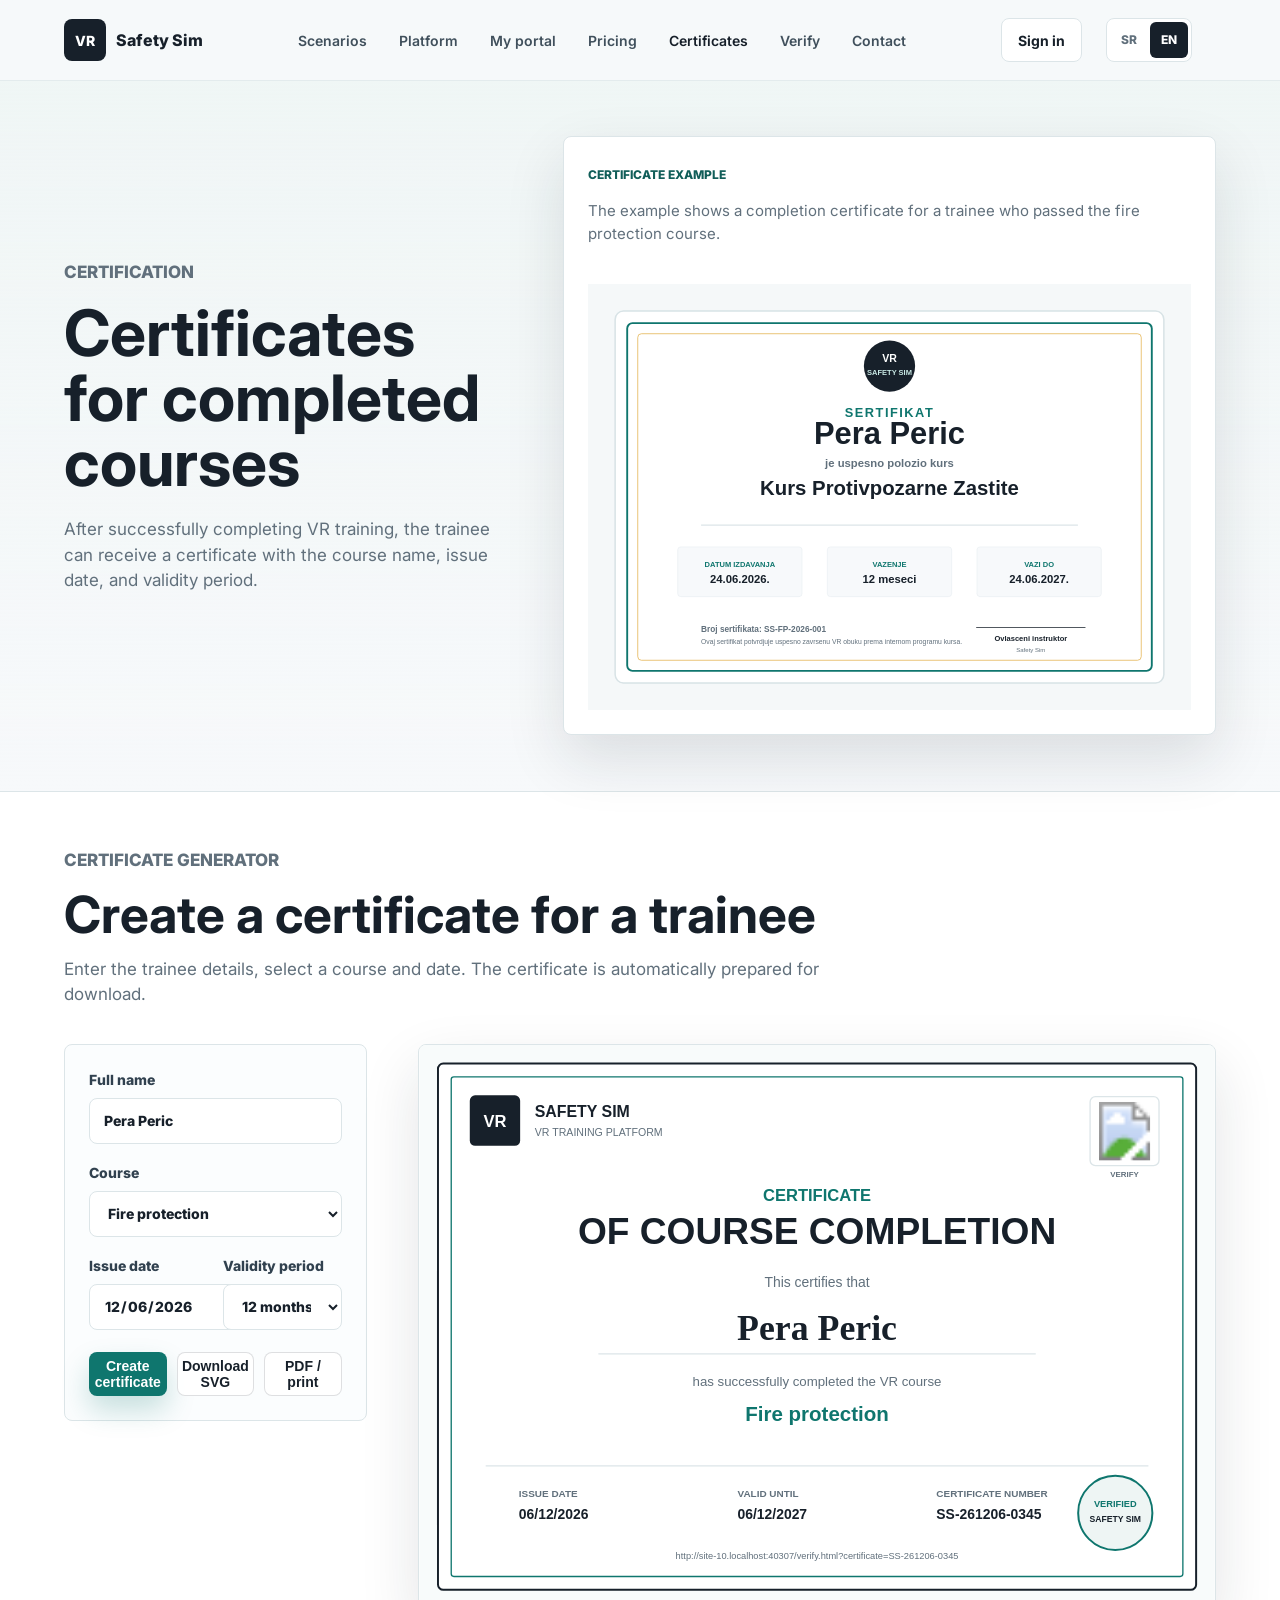
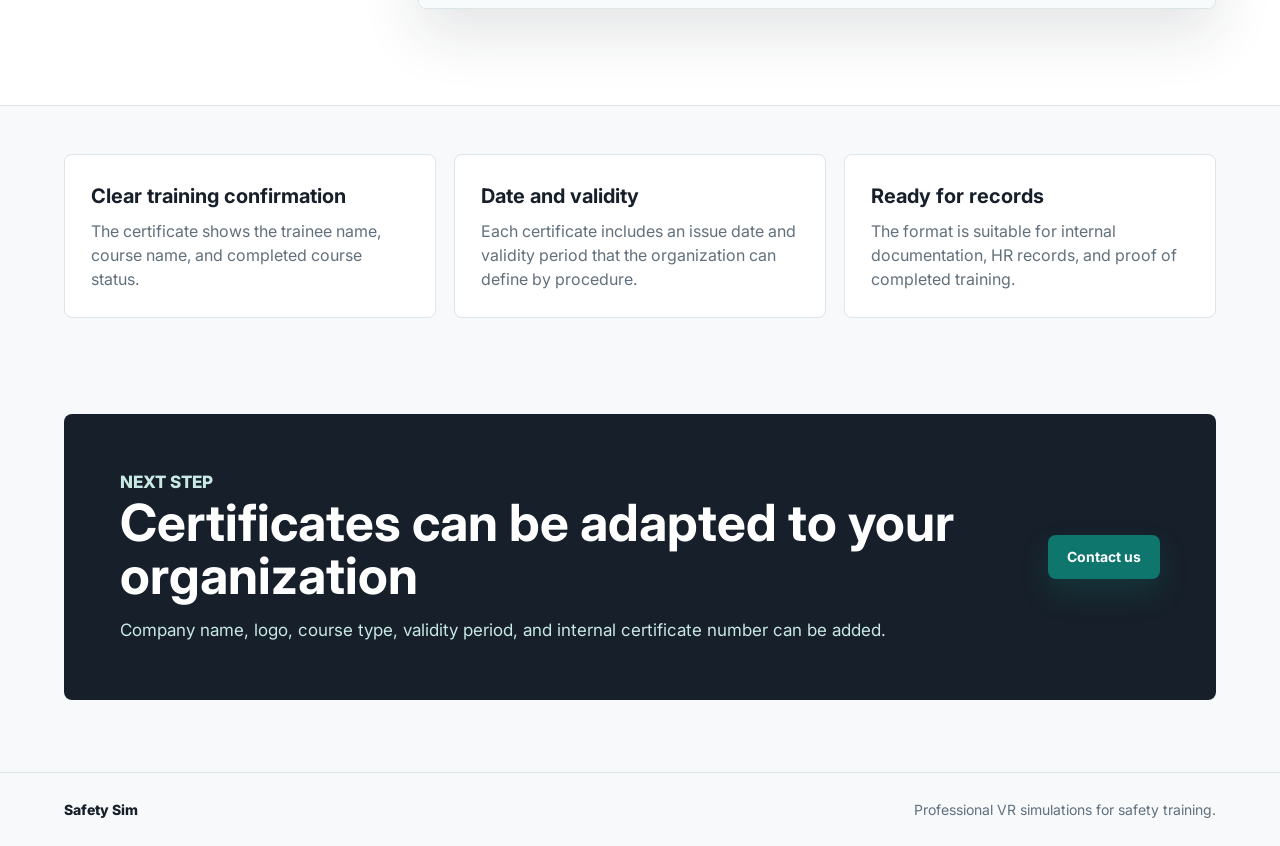
==== commit 91d02f45: "Add connected worker portal" ====
--- a/certificates.html
+++ b/certificates.html
@@ -26,6 +26,7 @@
       <nav class="main-nav" aria-label="Glavna navigacija" data-i18n-aria-label="nav.label">
         <a href="index.html#scenariji" data-i18n="nav.scenarios">Scenariji</a>
         <a href="platform.html" data-i18n="nav.platform">Platforma</a>
+        <a href="worker.html" data-i18n="nav.workerPortal">Moj portal</a>
         <a href="pricing.html" data-i18n="nav.pricing">Cene</a>
         <a href="certificates.html" aria-current="page" data-i18n="nav.certificates">Sertifikati</a>
         <a href="verify.html" data-i18n="nav.verify">Provera</a>
--- a/styles.css
+++ b/styles.css
@@ -846,6 +846,13 @@
     var(--page);
 }
 
+.worker-shell {
+  padding: 136px clamp(20px, 5vw, 64px) 72px;
+  background:
+    linear-gradient(180deg, rgba(238, 245, 244, 0.9), rgba(247, 249, 251, 0)),
+    var(--page);
+}
+
 .app-hero {
   display: grid;
   grid-template-columns: minmax(0, 0.9fr) minmax(420px, 0.85fr);
@@ -1041,6 +1048,12 @@
   grid-template-columns: minmax(0, 1.4fr) minmax(320px, 0.6fr);
   gap: 22px;
   margin-bottom: 22px;
+}
+
+.worker-portal-grid {
+  display: grid;
+  grid-template-columns: minmax(0, 1.1fr) minmax(0, 0.9fr);
+  gap: 22px;
 }
 
 .notification-panel {
@@ -1158,6 +1171,48 @@
   background: #fbfdfe;
 }
 
+.course-item.is-worker-course p {
+  max-width: 760px;
+}
+
+.worker-course-actions,
+.worker-complete-form {
+  display: flex;
+  flex-wrap: wrap;
+  gap: 8px;
+  align-items: center;
+  justify-content: flex-end;
+}
+
+.worker-complete-form label {
+  display: grid;
+  gap: 4px;
+  color: var(--muted);
+  font-size: 11px;
+  font-weight: 800;
+  text-transform: uppercase;
+}
+
+.worker-complete-form input {
+  width: 76px;
+  min-height: 34px;
+  border: 1px solid var(--line);
+  border-radius: var(--radius);
+  background: var(--surface);
+  color: var(--ink);
+  font: inherit;
+  font-size: 13px;
+  font-weight: 800;
+  padding: 0 10px;
+}
+
+.worker-course-actions button:disabled,
+.worker-complete-form input:disabled,
+.worker-complete-form button:disabled {
+  cursor: not-allowed;
+  opacity: 0.55;
+}
+
 .course-item img {
   width: 76px;
   aspect-ratio: 1;
@@ -1338,6 +1393,11 @@
   color: #31414f;
   font-size: 14px;
   font-weight: 700;
+}
+
+.record-row a {
+  color: var(--teal-dark);
+  font-weight: 800;
 }
 
 .enrollment-head,
@@ -1487,6 +1547,7 @@
   .platform-topbar,
   .dashboard-metrics,
   .dashboard-grid,
+  .worker-portal-grid,
   .notification-list,
   .report-actions,
   .pricing-rate,
@@ -1527,7 +1588,8 @@
   }
 
   .app-hero,
-  .platform-shell {
+  .platform-shell,
+  .worker-shell {
     padding: 112px 18px 48px;
   }
 
@@ -1583,6 +1645,25 @@
     width: 100%;
   }
 
+  .worker-course-actions {
+    grid-column: 1 / -1;
+    justify-content: stretch;
+  }
+
+  .worker-complete-form {
+    display: grid;
+    width: 100%;
+    grid-template-columns: repeat(2, minmax(0, 1fr));
+  }
+
+  .worker-complete-form input {
+    width: 100%;
+  }
+
+  .worker-complete-form button {
+    grid-column: 1 / -1;
+  }
+
   .records-head {
     display: none;
   }
